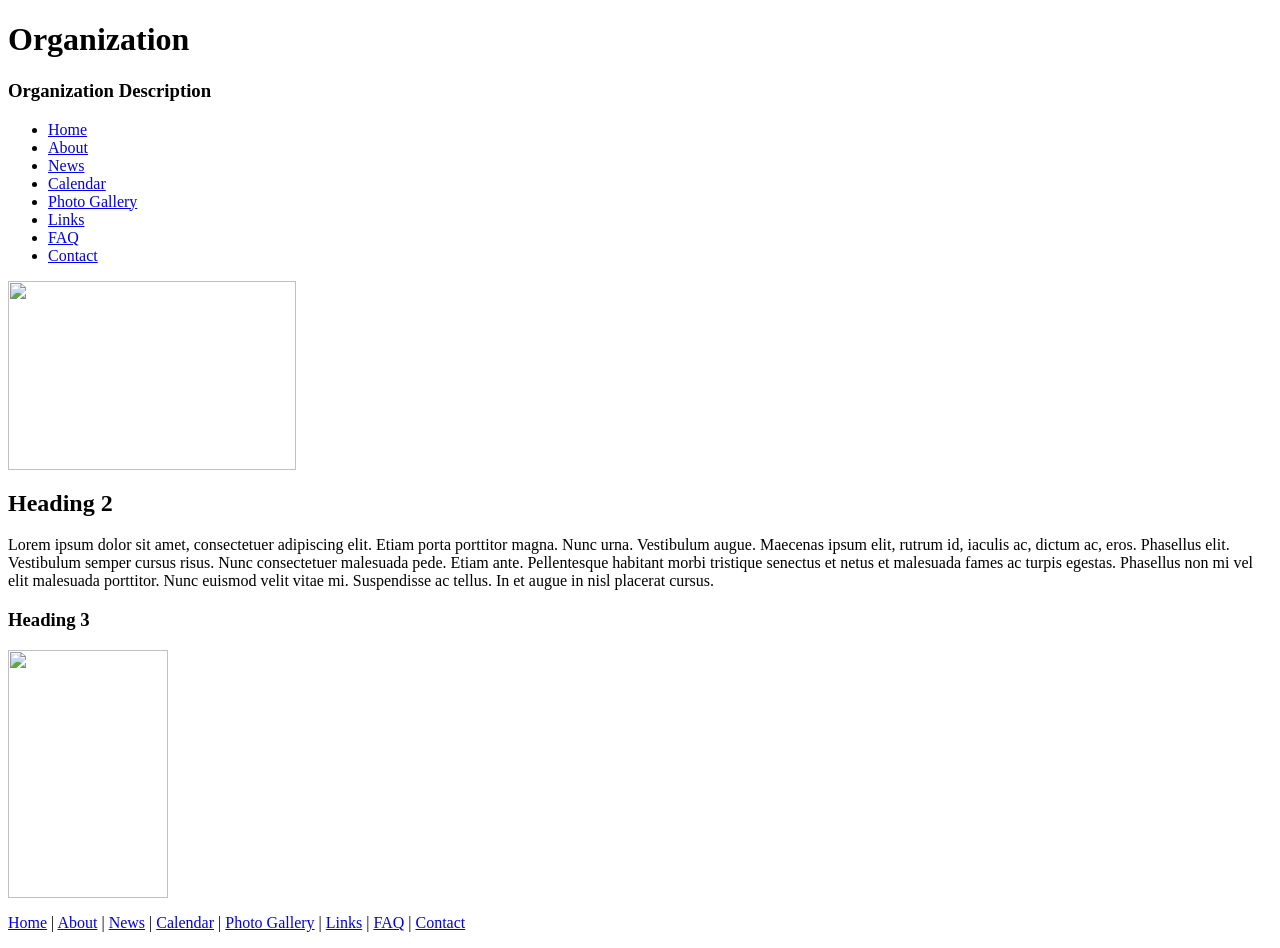
==== index.html @ 7f1eca08 "Add files via upload" ====
﻿<!DOCTYPE html PUBLIC "-//W3C//DTD XHTML 1.0 Transitional//EN" "http://www.w3.org/TR/xhtml1/DTD/xhtml1-transitional.dtd">
<html dir="ltr" xmlns="http://www.w3.org/1999/xhtml">

<!-- #BeginTemplate "master.dwt" -->

<head>
<meta content="text/html; charset=utf-8" http-equiv="Content-Type" />
<!-- #BeginEditable "doctitle" -->
<title>Home</title>
<!-- #EndEditable -->
<link href="styles/style1.css" media="screen" rel="stylesheet" title="CSS" type="text/css" />
</head>

<body>

<!-- Begin Container -->
<div id="container">
	<!-- Begin Masthead -->
	<div id="masthead">
		<h1>Organization</h1>
		<h3>Organization Description</h3>
	</div>
	<!-- End Masthead -->
	<!-- Begin Navigation -->
	<div id="navigation">
		<ul>
			<li><a href="index.html">Home</a></li>
			<li><a href="about.html/default.html">About</a></li>
			<li><a href="news.html/default.html">News</a></li>
			<li><a href="calendar.html/default.html">Calendar</a></li>
			<li><a href="photo_gallery.html/default.html">Photo Gallery</a></li>
			<li><a href="information_links.html/default.html">Links</a></li>
			<li><a href="faq.html/default.html">FAQ</a></li>
			<li><a href="contact.html/default.html">Contact</a></li>
		</ul>
	</div>
	<!-- End Navigation -->
	<!-- Begin Page Content -->
	<div id="page_content">
		<!-- Begin Content -->
		<div id="content">
			<!-- #BeginEditable "content" -->
			<img alt="" height="189" src="images.html/garden_01.jpg" width="288" />
			<h2>Heading 2</h2>
			<p>Lorem ipsum dolor sit amet, consectetuer adipiscing elit. Etiam porta 
			porttitor magna. Nunc urna. Vestibulum augue. Maecenas ipsum elit, rutrum 
			id, iaculis ac, dictum ac, eros. Phasellus elit. Vestibulum semper cursus 
			risus. Nunc consectetuer malesuada pede. Etiam ante. Pellentesque habitant 
			morbi tristique senectus et netus et malesuada fames ac turpis egestas. 
			Phasellus non mi vel elit malesuada porttitor. Nunc euismod velit vitae 
			mi. Suspendisse ac tellus. In et augue in nisl placerat cursus.</p>
			<!-- #EndEditable --></div>
		<!-- End Content -->
		<!-- Begin Sidebar -->
		<div id="sidebar">
			<!-- #BeginEditable "sidebar" -->
			<h3>Heading 3</h3>
			<img alt="" class="float_right" height="248" src="images.html/garden_02.jpg" width="160" />
			<p></p>
			<!-- #EndEditable --></div>
		<!-- End Sidebar --></div>
	<!-- End Page Content -->
	<!-- Begin Footer -->
	<div id="footer">
		<p><a href="index.html">Home</a> | <a href="about.html/default.html">About</a> 
		| <a href="news.html/default.html">News</a> | <a href="calendar.html/default.html">
		Calendar</a> | <a href="photo_gallery.html/default.html">Photo Gallery</a> |
		<a href="information_links.html/default.html">Links</a> |
		<a href="faq.html/default.html">FAQ</a> | <a href="contact.html/default.html">Contact</a></p>
	</div>
	<!-- End Footer --></div>
<!-- End Container -->

</body>
<!-- #EndTemplate -->

</html>
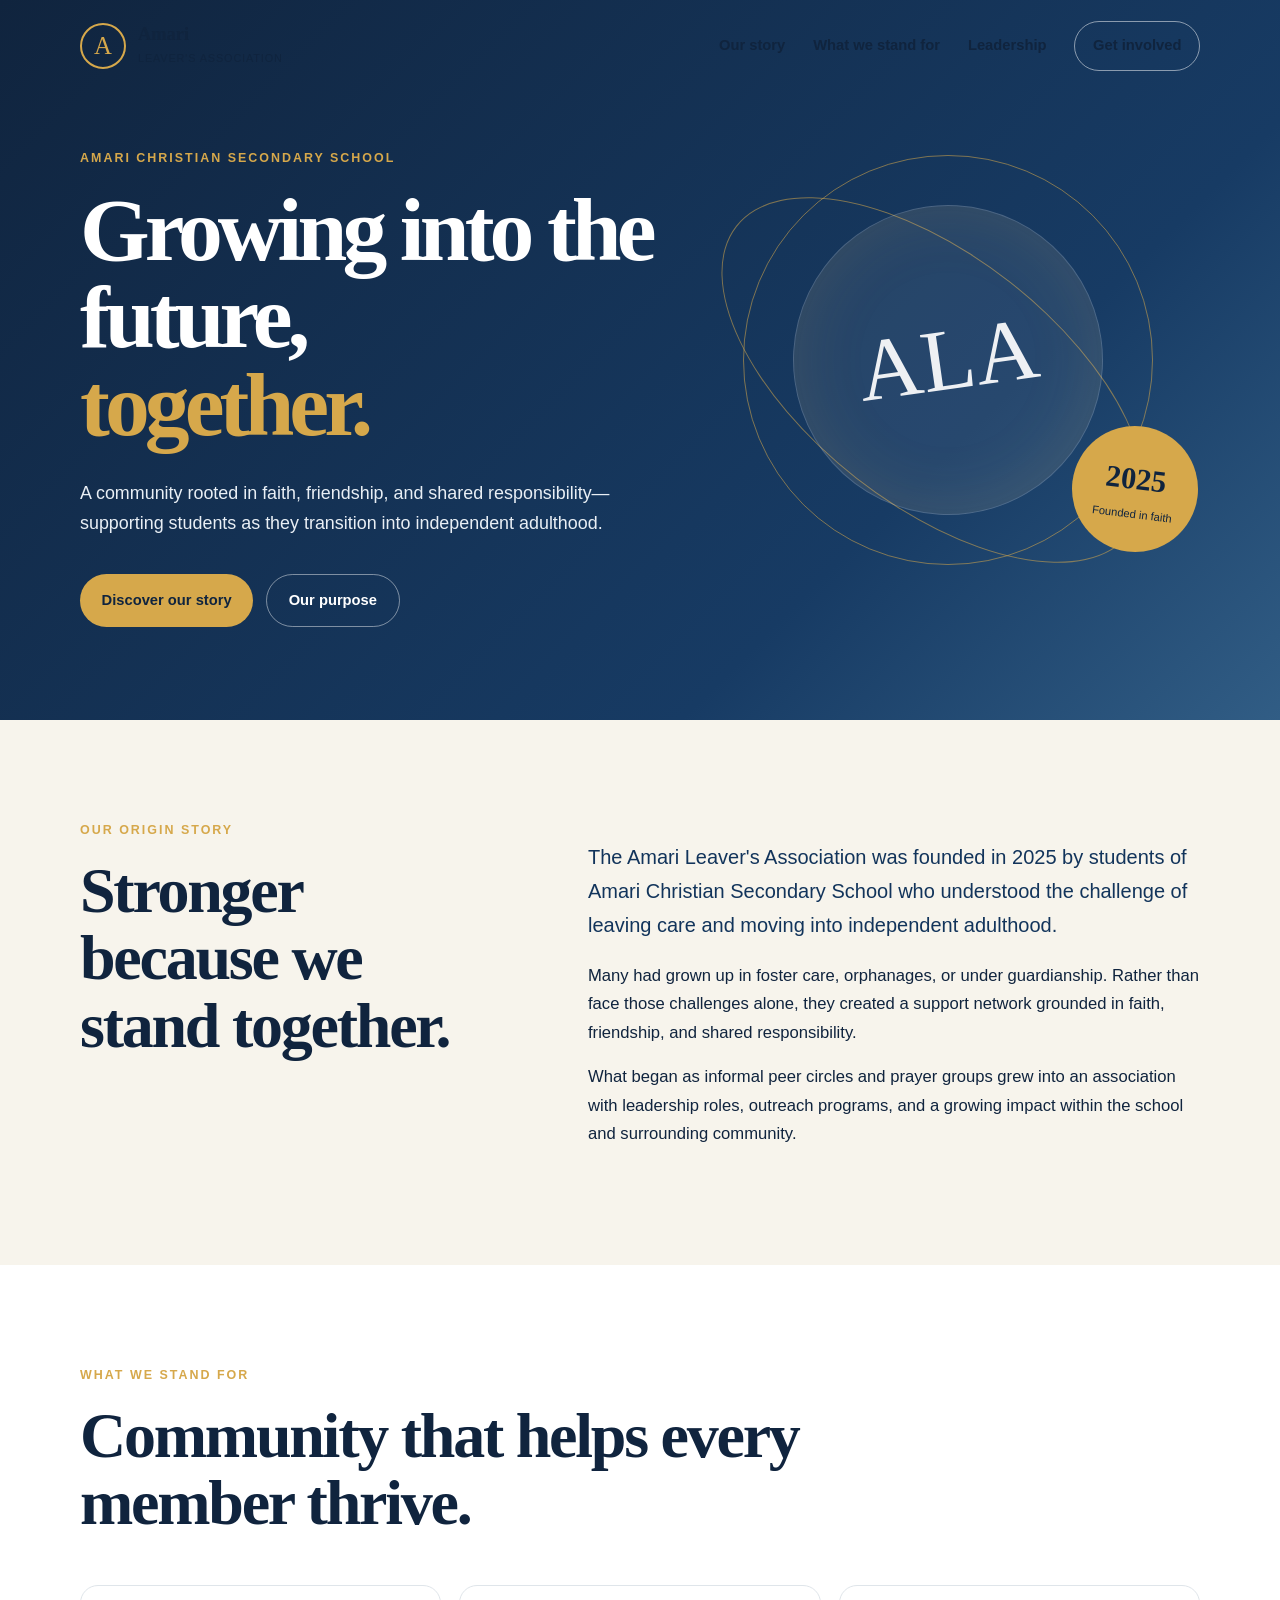
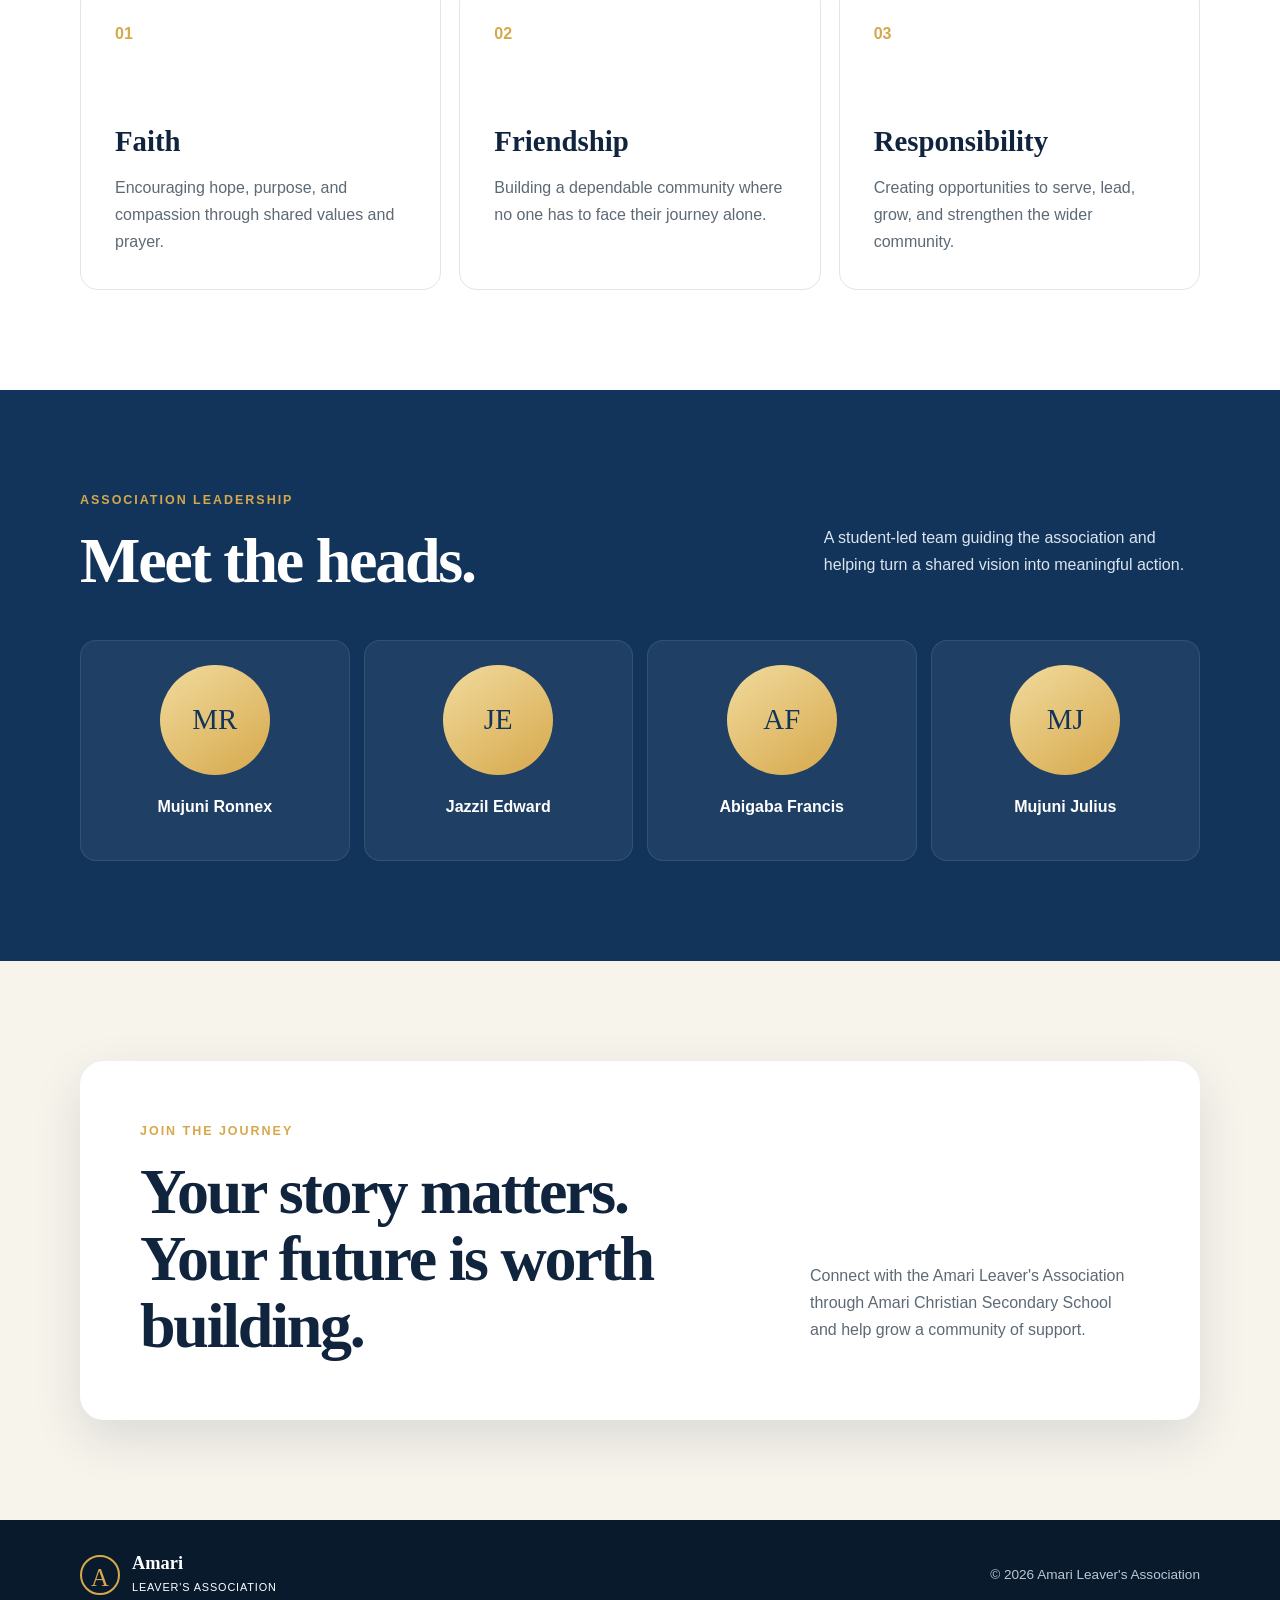
==== commit 97ffb6f8: "Modernize the ALA website with a responsive static design, new styling, and updated content pages" ====
--- a/index.html
+++ b/index.html
@@ -1,77 +1,128 @@
-﻿<!DOCTYPE html PUBLIC "-//W3C//DTD XHTML 1.0 Transitional//EN" "http://www.w3.org/TR/xhtml1/DTD/xhtml1-transitional.dtd">
-<html dir="ltr" xmlns="http://www.w3.org/1999/xhtml">
-
-<!-- #BeginTemplate "master.dwt" -->
-
-<head>
-<meta content="text/html; charset=utf-8" http-equiv="Content-Type" />
-<!-- #BeginEditable "doctitle" -->
-<title>Home</title>
-<!-- #EndEditable -->
-<link href="styles/style1.css" media="screen" rel="stylesheet" title="CSS" type="text/css" />
-</head>
-
-<body>
-
-<!-- Begin Container -->
-<div id="container">
-	<!-- Begin Masthead -->
-	<div id="masthead">
-		<h1>Organization</h1>
-		<h3>Organization Description</h3>
-	</div>
-	<!-- End Masthead -->
-	<!-- Begin Navigation -->
-	<div id="navigation">
-		<ul>
-			<li><a href="index.html">Home</a></li>
-			<li><a href="about.html/default.html">About</a></li>
-			<li><a href="news.html/default.html">News</a></li>
-			<li><a href="calendar.html/default.html">Calendar</a></li>
-			<li><a href="photo_gallery.html/default.html">Photo Gallery</a></li>
-			<li><a href="information_links.html/default.html">Links</a></li>
-			<li><a href="faq.html/default.html">FAQ</a></li>
-			<li><a href="contact.html/default.html">Contact</a></li>
-		</ul>
-	</div>
-	<!-- End Navigation -->
-	<!-- Begin Page Content -->
-	<div id="page_content">
-		<!-- Begin Content -->
-		<div id="content">
-			<!-- #BeginEditable "content" -->
-			<img alt="" height="189" src="images.html/garden_01.jpg" width="288" />
-			<h2>Heading 2</h2>
-			<p>Lorem ipsum dolor sit amet, consectetuer adipiscing elit. Etiam porta 
-			porttitor magna. Nunc urna. Vestibulum augue. Maecenas ipsum elit, rutrum 
-			id, iaculis ac, dictum ac, eros. Phasellus elit. Vestibulum semper cursus 
-			risus. Nunc consectetuer malesuada pede. Etiam ante. Pellentesque habitant 
-			morbi tristique senectus et netus et malesuada fames ac turpis egestas. 
-			Phasellus non mi vel elit malesuada porttitor. Nunc euismod velit vitae 
-			mi. Suspendisse ac tellus. In et augue in nisl placerat cursus.</p>
-			<!-- #EndEditable --></div>
-		<!-- End Content -->
-		<!-- Begin Sidebar -->
-		<div id="sidebar">
-			<!-- #BeginEditable "sidebar" -->
-			<h3>Heading 3</h3>
-			<img alt="" class="float_right" height="248" src="images.html/garden_02.jpg" width="160" />
-			<p></p>
-			<!-- #EndEditable --></div>
-		<!-- End Sidebar --></div>
-	<!-- End Page Content -->
-	<!-- Begin Footer -->
-	<div id="footer">
-		<p><a href="index.html">Home</a> | <a href="about.html/default.html">About</a> 
-		| <a href="news.html/default.html">News</a> | <a href="calendar.html/default.html">
-		Calendar</a> | <a href="photo_gallery.html/default.html">Photo Gallery</a> |
-		<a href="information_links.html/default.html">Links</a> |
-		<a href="faq.html/default.html">FAQ</a> | <a href="contact.html/default.html">Contact</a></p>
-	</div>
-	<!-- End Footer --></div>
-<!-- End Container -->
-
-</body>
-<!-- #EndTemplate -->
-
-</html>
+<!DOCTYPE html>
+<html lang="en">
+<head>
+  <meta charset="UTF-8">
+  <meta name="viewport" content="width=device-width, initial-scale=1.0">
+  <meta name="description" content="The Amari Leaver's Association supports young people from Amari Christian Secondary School through friendship, faith, and shared responsibility.">
+  <title>Amari Leaver's Association</title>
+  <link rel="stylesheet" href="styles/style1.css">
+</head>
+<body>
+  <a class="skip-link" href="#main-content">Skip to main content</a>
+  <header class="site-header">
+    <nav class="nav container" aria-label="Main navigation">
+      <a class="brand" href="index.html" aria-label="Amari Leaver's Association home">
+        <span class="brand-mark" aria-hidden="true">A</span>
+        <span><strong>Amari</strong><small>Leaver's Association</small></span>
+      </a>
+      <div class="nav-links">
+        <a href="#about">Our story</a>
+        <a href="#mission">What we stand for</a>
+        <a href="#leaders">Leadership</a>
+        <a class="nav-cta" href="#join">Get involved</a>
+      </div>
+    </nav>
+  </header>
+
+  <main id="main-content">
+    <section class="hero">
+      <div class="container hero-grid">
+        <div class="hero-copy">
+          <p class="eyebrow">Amari Christian Secondary School</p>
+          <h1>Growing into the future,<br><span>together.</span></h1>
+          <p class="hero-text">A community rooted in faith, friendship, and shared responsibility—supporting students as they transition into independent adulthood.</p>
+          <div class="hero-actions">
+            <a class="button button-primary" href="#about">Discover our story</a>
+            <a class="button button-secondary" href="#mission">Our purpose</a>
+          </div>
+        </div>
+        <div class="hero-art" aria-label="Four interlocking circles representing community">
+          <div class="orbit orbit-one"></div>
+          <div class="orbit orbit-two"></div>
+          <div class="hero-monogram">ALA</div>
+          <div class="hero-badge"><strong>2025</strong><span>Founded in faith</span></div>
+        </div>
+      </div>
+    </section>
+
+    <section class="story section" id="about">
+      <div class="container story-grid">
+        <div>
+          <p class="eyebrow">Our origin story</p>
+          <h2>Stronger because we stand together.</h2>
+        </div>
+        <div class="story-copy">
+          <p>The Amari Leaver's Association was founded in 2025 by students of Amari Christian Secondary School who understood the challenge of leaving care and moving into independent adulthood.</p>
+          <p>Many had grown up in foster care, orphanages, or under guardianship. Rather than face those challenges alone, they created a support network grounded in faith, friendship, and shared responsibility.</p>
+          <p>What began as informal peer circles and prayer groups grew into an association with leadership roles, outreach programs, and a growing impact within the school and surrounding community.</p>
+        </div>
+      </div>
+    </section>
+
+    <section class="mission section" id="mission">
+      <div class="container">
+        <div class="section-heading">
+          <p class="eyebrow">What we stand for</p>
+          <h2>Community that helps every member thrive.</h2>
+        </div>
+        <div class="cards">
+          <article class="card">
+            <span class="card-number">01</span>
+            <h3>Faith</h3>
+            <p>Encouraging hope, purpose, and compassion through shared values and prayer.</p>
+          </article>
+          <article class="card">
+            <span class="card-number">02</span>
+            <h3>Friendship</h3>
+            <p>Building a dependable community where no one has to face their journey alone.</p>
+          </article>
+          <article class="card">
+            <span class="card-number">03</span>
+            <h3>Responsibility</h3>
+            <p>Creating opportunities to serve, lead, grow, and strengthen the wider community.</p>
+          </article>
+        </div>
+      </div>
+    </section>
+
+    <section class="leaders section" id="leaders">
+      <div class="container">
+        <div class="leaders-heading">
+          <div>
+            <p class="eyebrow">Association leadership</p>
+            <h2>Meet the heads.</h2>
+          </div>
+          <p>A student-led team guiding the association and helping turn a shared vision into meaningful action.</p>
+        </div>
+        <div class="leader-grid">
+          <article class="leader"><span class="avatar">MR</span><h3>Mujuni Ronnex</h3></article>
+          <article class="leader"><span class="avatar">JE</span><h3>Jazzil Edward</h3></article>
+          <article class="leader"><span class="avatar">AF</span><h3>Abigaba Francis</h3></article>
+          <article class="leader"><span class="avatar">MJ</span><h3>Mujuni Julius</h3></article>
+        </div>
+      </div>
+    </section>
+
+    <section class="join section" id="join">
+      <div class="container join-panel">
+        <div>
+          <p class="eyebrow">Join the journey</p>
+          <h2>Your story matters. Your future is worth building.</h2>
+        </div>
+        <p>Connect with the Amari Leaver's Association through Amari Christian Secondary School and help grow a community of support.</p>
+      </div>
+    </section>
+  </main>
+
+  <footer class="footer">
+    <div class="container footer-inner">
+      <div class="brand footer-brand">
+        <span class="brand-mark" aria-hidden="true">A</span>
+        <span><strong>Amari</strong><small>Leaver's Association</small></span>
+      </div>
+      <p>&copy; <span id="year">2026</span> Amari Leaver's Association</p>
+    </div>
+  </footer>
+  <script>document.getElementById('year').textContent = new Date().getFullYear();</script>
+</body>
+</html>
--- a/styles/style1.css
+++ b/styles/style1.css
@@ -0,0 +1 @@
+:root{--ink:#10243e;--navy:#12345b;--gold:#d6a84b;--cream:#f7f4ec;--blue:#315d85;--line:#dfe5ea;--white:#fff;--shadow:0 18px 50px rgba(16,36,62,.12)}*{box-sizing:border-box}html{scroll-behavior:smooth}body{margin:0;color:var(--ink);font-family:Inter,Aptos,"Segoe UI",Arial,sans-serif;background:var(--white);line-height:1.7}a{color:inherit}.container{width:min(1120px,calc(100% - 40px));margin-inline:auto}.skip-link{position:absolute;left:-999px}.skip-link:focus{left:16px;top:16px;z-index:99;background:#fff;padding:.75rem 1rem}.site-header{position:absolute;z-index:10;top:0;width:100%}.nav{height:92px;display:flex;align-items:center;justify-content:space-between}.brand{display:flex;align-items:center;gap:.75rem;text-decoration:none}.brand-mark{display:grid;place-items:center;width:46px;height:46px;border:2px solid var(--gold);border-radius:50%;color:var(--gold);font-family:Georgia,serif;font-size:1.55rem}.brand strong,.brand small{display:block}.brand strong{font-family:Georgia,serif;font-size:1.15rem;line-height:1.1}.brand small{font-size:.68rem;margin-top:.28rem;letter-spacing:.08em;text-transform:uppercase}.nav-links{display:flex;align-items:center;gap:1.75rem}.nav-links a{text-decoration:none;font-size:.92rem;font-weight:700}.nav-links a:hover{color:var(--gold)}.nav-cta{border:1px solid rgba(255,255,255,.5);border-radius:999px;padding:.7rem 1.1rem}.hero{min-height:720px;background:linear-gradient(135deg,#10243e 0%,#173b64 70%,#315d85 100%);color:#fff;overflow:hidden}.hero-grid{min-height:720px;display:grid;grid-template-columns:1.1fr .9fr;align-items:center}.hero-copy{padding-top:55px}.eyebrow{margin:0 0 1rem;color:var(--gold);font-size:.78rem;font-weight:800;letter-spacing:.16em;text-transform:uppercase}.hero h1{margin:0;font-family:Georgia,"Times New Roman",serif;font-size:clamp(3.5rem,7vw,6.2rem);line-height:.98;letter-spacing:-.055em}.hero h1 span{color:var(--gold)}.hero-text{max-width:590px;margin:1.8rem 0 2.2rem;font-size:1.12rem;color:#e9eff5}.hero-actions{display:flex;gap:.8rem}.button{display:inline-flex;align-items:center;justify-content:center;min-height:52px;padding:.8rem 1.35rem;border-radius:999px;text-decoration:none;font-weight:800;font-size:.92rem}.button-primary{background:var(--gold);color:var(--ink)}.button-primary:hover{background:#edc973}.button-secondary{border:1px solid rgba(255,255,255,.45)}.hero-art{position:relative;height:500px}.hero-monogram{position:absolute;inset:50% auto auto 50%;transform:translate(-50%,-50%) rotate(-8deg);display:grid;place-items:center;width:310px;height:310px;border-radius:50%;background:rgba(255,255,255,.07);border:1px solid rgba(255,255,255,.17);font-family:Georgia,serif;font-size:5.5rem;color:rgba(255,255,255,.92);box-shadow:inset 0 0 70px rgba(214,168,75,.12)}.orbit{position:absolute;border:1px solid rgba(214,168,75,.55);border-radius:50%}.orbit-one{width:410px;height:410px;left:50%;top:50%;transform:translate(-50%,-50%)}.orbit-two{width:500px;height:250px;left:47%;top:54%;transform:translate(-50%,-50%) rotate(38deg)}.hero-badge{position:absolute;right:2px;bottom:58px;width:126px;height:126px;border-radius:50%;background:var(--gold);color:var(--ink);display:flex;flex-direction:column;align-items:center;justify-content:center;text-align:center;transform:rotate(7deg)}.hero-badge strong{font-family:Georgia,serif;font-size:1.9rem}.hero-badge span{font-size:.7rem;max-width:85px}.section{padding:100px 0}.story{background:var(--cream)}.story-grid{display:grid;grid-template-columns:.8fr 1.2fr;gap:100px}.story h2,.section-heading h2,.leaders-heading h2,.join h2{margin:0;font-family:Georgia,"Times New Roman",serif;font-size:clamp(2.4rem,5vw,4.2rem);line-height:1.05;letter-spacing:-.035em}.story-copy{font-size:1.04rem}.story-copy p:first-child{font-size:1.25rem;color:var(--navy)}.mission{background:#fff}.section-heading{max-width:730px}.cards{display:grid;grid-template-columns:repeat(3,1fr);gap:18px;margin-top:48px}.card{min-height:280px;padding:34px;border:1px solid var(--line);border-radius:18px;transition:.25s ease}.card:hover{transform:translateY(-6px);box-shadow:var(--shadow);border-color:transparent}.card-number{color:var(--gold);font-weight:800}.card h3{margin:70px 0 8px;font-family:Georgia,serif;font-size:1.8rem}.card p{margin:0;color:#5d6975}.leaders{background:var(--navy);color:#fff}.leaders-heading{display:grid;grid-template-columns:1fr .55fr;align-items:end;gap:60px}.leaders-heading>p{color:#dbe5ee}.leader-grid{display:grid;grid-template-columns:repeat(4,1fr);gap:14px;margin-top:45px}.leader{padding:24px 18px;background:rgba(255,255,255,.06);border:1px solid rgba(255,255,255,.09);border-radius:16px;text-align:center}.avatar{display:grid;place-items:center;width:110px;height:110px;margin:0 auto 18px;border-radius:50%;background:linear-gradient(145deg,#f1db9e,var(--gold));color:var(--navy);font-family:Georgia,serif;font-size:1.8rem}.leader h3{font-size:1rem}.join{background:var(--cream)}.join-panel{display:grid;grid-template-columns:1fr .55fr;align-items:end;gap:70px;padding:60px;border-radius:24px;background:#fff;box-shadow:var(--shadow)}.join-panel>p{color:#5d6975}.footer{background:#091a2d;color:#fff;padding:30px 0}.footer-inner{display:flex;align-items:center;justify-content:space-between}.footer-brand .brand-mark{width:40px;height:40px}.footer p{color:#bbc7d3;font-size:.85rem}@media(max-width:900px){.nav-links a:not(.nav-cta){display:none}.hero-grid{grid-template-columns:1fr}.hero-copy{padding-top:120px}.hero-art{position:absolute;right:-220px;bottom:-50px;width:520px;opacity:.35}.story-grid,.leaders-heading,.join-panel{grid-template-columns:1fr;gap:32px}.cards{grid-template-columns:1fr}.card{min-height:auto}.card h3{margin-top:35px}.leader-grid{grid-template-columns:repeat(2,1fr)}}@media(max-width:600px){.container{width:min(100% - 32px,1120px)}.nav{height:76px}.brand small{display:none}.nav-cta{padding:.55rem .8rem}.hero,.hero-grid{min-height:650px}.hero h1{font-size:3.25rem}.hero-text{font-size:1rem}.hero-actions{flex-direction:column;align-items:flex-start}.hero-art{right:-270px}.section{padding:72px 0}.story-grid{gap:28px}.story h2,.section-heading h2,.leaders-heading h2,.join h2{font-size:2.55rem}.cards{margin-top:32px}.leader-grid{grid-template-columns:1fr 1fr}.avatar{width:82px;height:82px;font-size:1.35rem}.join-panel{padding:36px 24px}.footer-inner{gap:20px}.footer-brand small{display:none}}@media(prefers-reduced-motion:reduce){html{scroll-behavior:auto}.card{transition:none}}
